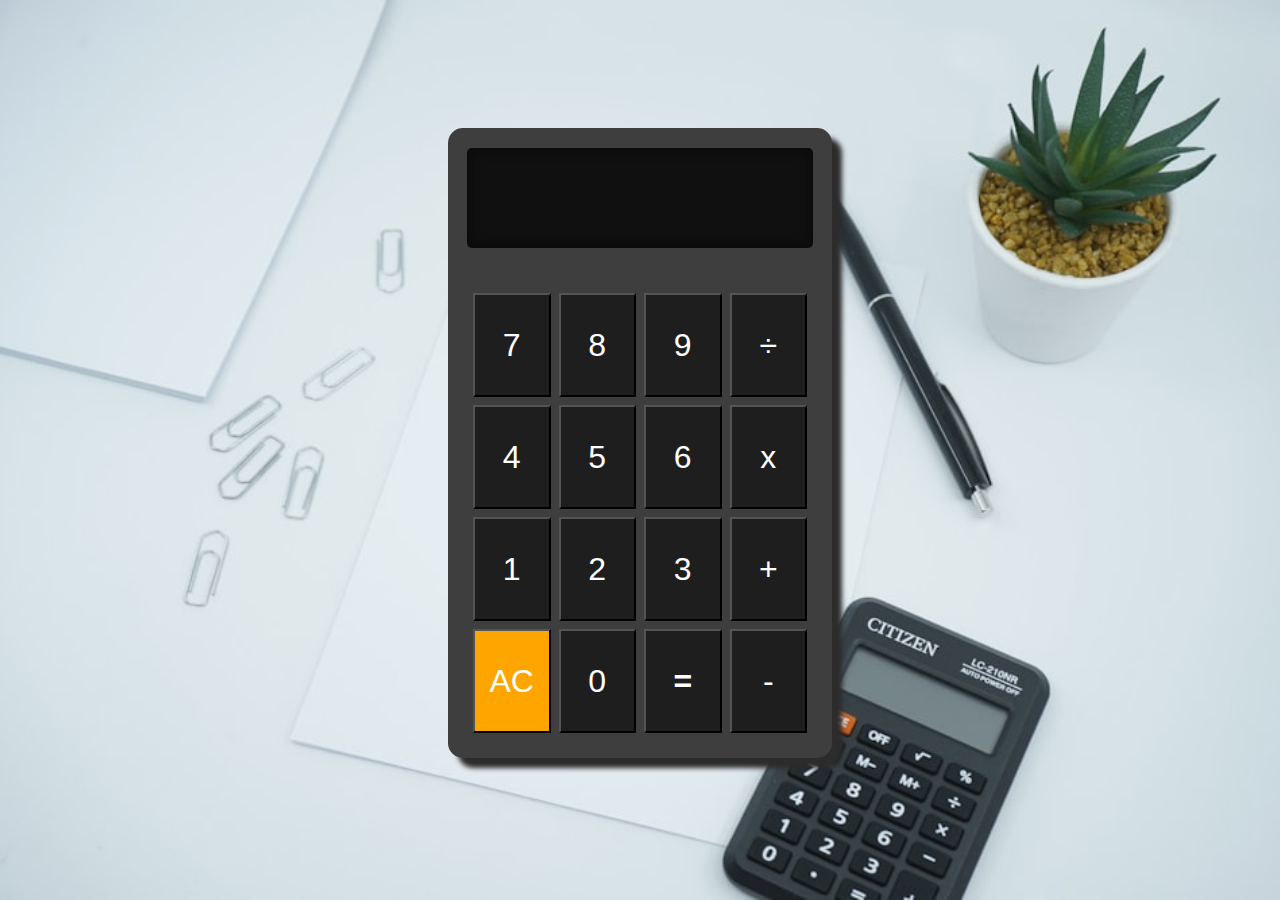
==== index.html @ 086fbf2d "rename the html file" ====
<!DOCTYPE html>
<html>
  <head>
    <title>Simple Calculator</title>
    <link rel="stylesheet" type="text/css" href="calculator.css" />
  </head>
  <body>
    <div id="container">
      <div class="calculator-body">
        <div class="input-output">
          <div type="text" id="output" class="previous-operand"></div>
          <div name="text" id="input" class="current-operand"></div>
        </div>
        <div class="keys">
          <button class="key number">7</button>
          <button class="key number">8</button>
          <button class="key number">9</button>
          <button class="key operator">÷</button>
          <button class="key number">4</button>
          <button class="key number">5</button>
          <button class="key number">6</button>
          <button class="key operator">x</button>
          <button class="key number">1</button>
          <button class="key number">2</button>
          <button class="key number">3</button>
          <button class="key operator">+</button>
          <button
            class="key clearAll"
            style="background-color: orange"
            id="clearBtn"
          >
            AC
          </button>
          <button class="key number">0</button>
          <button class="key equal"><strong>=</strong></button>
          <button class="key operator">-</button>
        </div>
      </div>
    </div>
    <script src="./calculator.js"></script>
  </body>
</html>
---- calculator.css ----
* {
  box-sizing: border-box;
  margin: 0;
  padding: 0;
}
#container {
  background-image: url("./images/calculators.jpeg");
  background-repeat: no-repeat;
  background-position: center;
  background-size: cover;
  width: 100vw;
  height: 100vh;
  display: flex;
  flex-direction: column;
  align-items: center;
}
.calculator-body {
  width: 30vw;
  height: 70vh;
  margin-top: 10%;
  display: flex;
  flex-direction: column;
  justify-content: space-around;
  border-radius: 15px;
  background-color: rgb(62, 62, 62);
  box-shadow: 10px 10px 5px rgb(44, 44, 44);
  z-index: 999px;
}
.input-output {
  width: 90%;
  height: 100px;
  display: flex;
  flex-direction: column;
  align-items: flex-end;
  justify-content: center;
  margin: 20px;
  align-self: center;
  border-radius: 5px;
  background-color: #101010;
  box-shadow: inset 0px 0px 8px 5px rgba(0, 0, 0, 0.3);
  z-index: 999;
}
#output,
#input {
  padding: 8px;
  margin-right: 10px;
  font-size: 2em;
  margin: 3px;
  text-align: center;
}
#input {
  color: rgb(255, 183, 0);

  height: 30vh;
}
#output {
  color: #bbb;
  height: 20vh;
}
.keys {
  height: 100%;
  display: grid;
  grid-template-columns: repeat(4, 1fr);
  margin: 10px;
  gap: 8px;
  padding: 15px;
}

button {
  font-size: 2em;
  background-color: rgb(31, 30, 30);
  color: white;
}
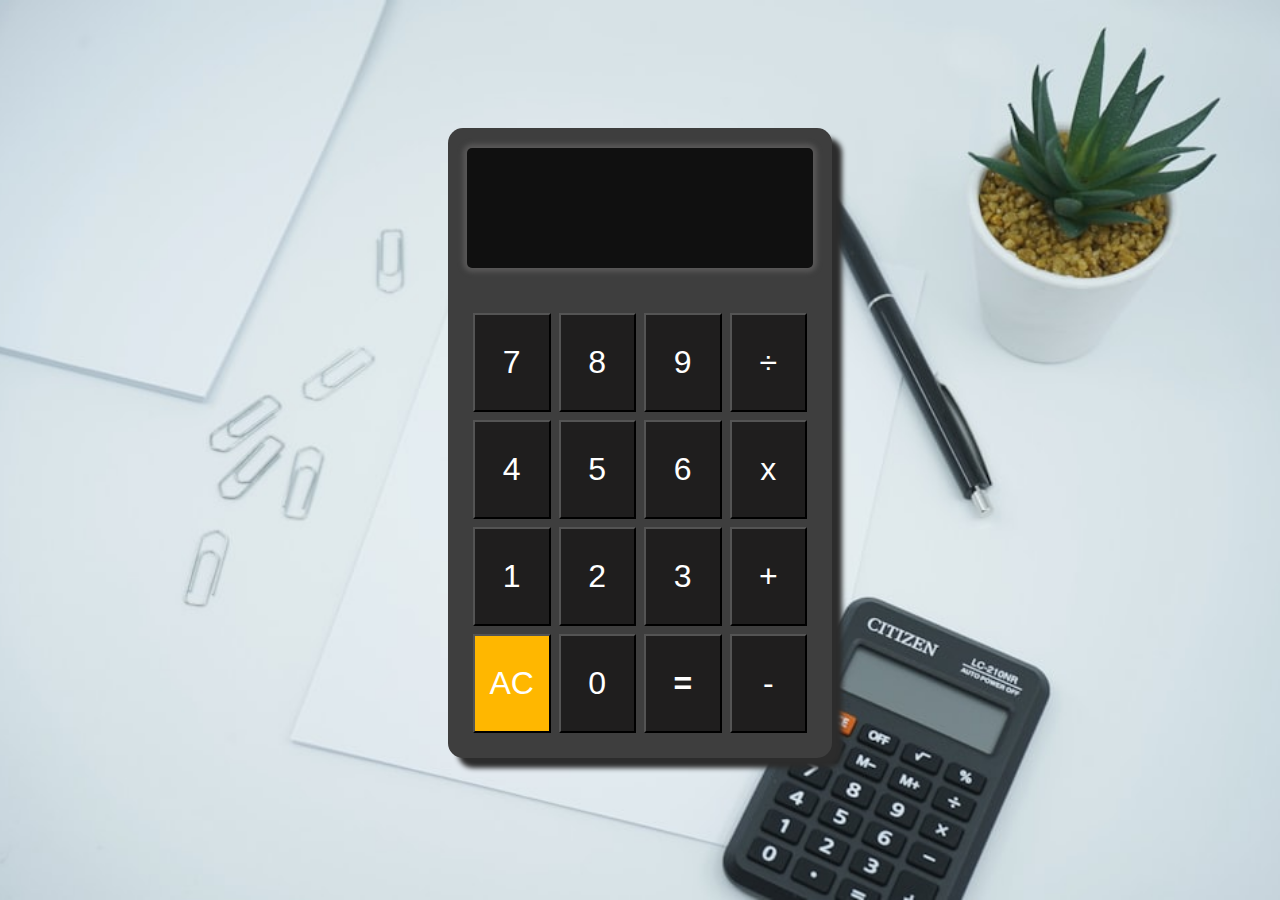
==== commit 4ff4d3b3: "readme ,equal functionality and some styling" ====
--- a/index.html
+++ b/index.html
@@ -2,12 +2,12 @@
 <html>
   <head>
     <title>Simple Calculator</title>
-    <link rel="stylesheet" type="text/css" href="calculator.css" />
+    <link rel="stylesheet" type="text/css" href="./style.css" />
   </head>
   <body>
     <div id="container">
       <div class="calculator-body">
-        <div class="input-output">
+        <div class="input-output-container">
           <div type="text" id="output" class="previous-operand"></div>
           <div name="text" id="input" class="current-operand"></div>
         </div>
@@ -26,7 +26,8 @@
           <button class="key operator">+</button>
           <button
             class="key clearAll"
-            style="background-color: orange"
+            style="background-color: rgb(255, 183, 0)"
+            ;
             id="clearBtn"
           >
             AC
@@ -37,6 +38,6 @@
         </div>
       </div>
     </div>
-    <script src="./calculator.js"></script>
+    <script src="./main.js"></script>
   </body>
 </html>
--- a/style.css
+++ b/style.css
@@ -0,0 +1,77 @@
+* {
+  box-sizing: border-box;
+  margin: 0;
+  padding: 0;
+}
+#container {
+  background-image: url("./images/calculators.jpeg");
+  background-repeat: no-repeat;
+  background-position: center;
+  background-size: cover;
+  width: 100vw;
+  height: 100vh;
+  display: flex;
+  flex-direction: column;
+  align-items: center;
+}
+.calculator-body {
+  width: 30vw;
+  height: 70vh;
+  margin-top: 10%;
+  display: flex;
+  flex-direction: column;
+  justify-content: space-around;
+  border-radius: 15px;
+  background-color: rgb(62, 62, 62);
+  box-shadow: 10px 10px 5px rgb(44, 44, 44);
+  z-index: 999px;
+}
+.input-output-container {
+  width: 90%;
+  height: 120px;
+  display: flex;
+  flex-direction: column;
+  align-items: flex-end;
+  justify-content: center;
+  margin: 20px;
+  align-self: center;
+  border-radius: 5px;
+  background-color: #101010;
+  box-shadow: rgb(89, 88, 88) 0px 0px 5px 4px;
+
+  z-index: 999;
+}
+#output,
+#input {
+  padding: 10px;
+  margin: 3px 10px;
+}
+#input {
+  color: rgb(255, 183, 0);
+  height: 30vh;
+  font-size: 36px;
+}
+#output {
+  color: #bbb;
+  height: 25vh;
+  font-size: 25px;
+}
+.keys {
+  height: 100%;
+  display: grid;
+  grid-template-columns: repeat(4, 1fr);
+  margin: 10px;
+  gap: 8px;
+  padding: 15px;
+}
+
+button {
+  font-size: 2em;
+  background-color: rgb(31, 30, 30);
+  color: white;
+}
+button:hover {
+  font-size: 2em;
+  background-color: rgb(255, 183, 0);
+  color: black;
+}
